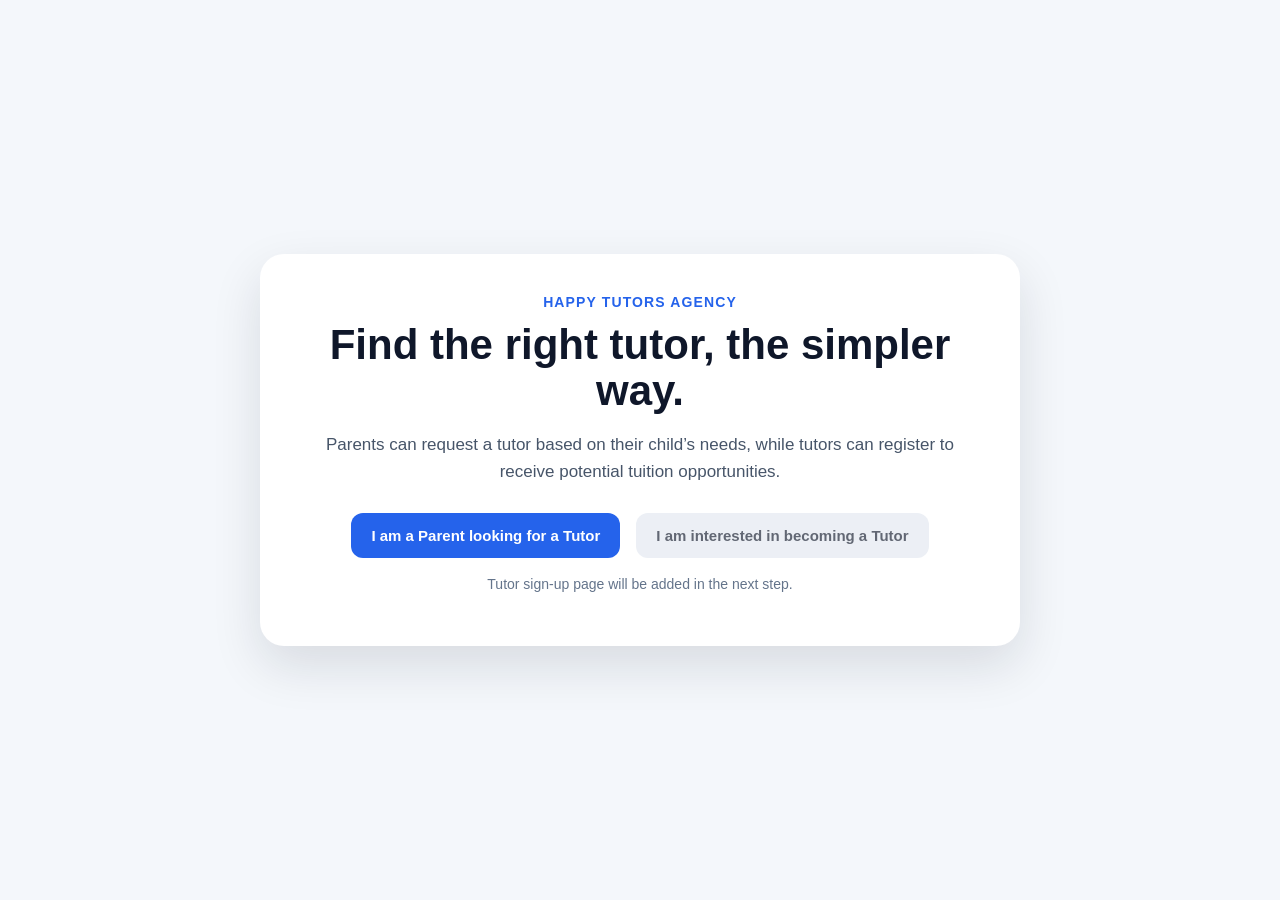
==== index.html @ 51917a1f "Fix index filename and file paths" ====
<!DOCTYPE html>
<html lang="en">
<head>
  <meta charset="UTF-8" />
  <meta name="viewport" content="width=device-width, initial-scale=1.0" />
  <title>Happy Tutors Agency</title>
  <link rel="stylesheet" href="css/style.css" />
</head>
<body>
  <main class="page-wrapper">
    <section class="hero-card">
      <p class="eyebrow">Happy Tutors Agency</p>

      <h1>Find the right tutor, the simpler way.</h1>

      <p class="hero-text">
        Parents can request a tutor based on their child’s needs, while tutors can register
        to receive potential tuition opportunities.
      </p>

      <div class="button-group">
        <a href="parent-request.html" class="btn btn-primary">
          I am a Parent looking for a Tutor
        </a>

        <a href="#" class="btn btn-secondary disabled-link">
          I am interested in becoming a Tutor
        </a>
      </div>

      <p class="small-note">
        Tutor sign-up page will be added in the next step.
      </p>
    </section>
  </main>
</body>
</html>
---- css/style.css ----
* {
  box-sizing: border-box;
}

body {
  margin: 0;
  font-family: Arial, Helvetica, sans-serif;
  background: #f4f7fb;
  color: #1f2937;
}

.page-wrapper {
  min-height: 100vh;
  display: flex;
  justify-content: center;
  align-items: center;
  padding: 32px 16px;
}

.hero-card,
.form-card {
  width: 100%;
  max-width: 900px;
  background: #ffffff;
  border-radius: 24px;
  padding: 40px;
  box-shadow: 0 20px 50px rgba(15, 23, 42, 0.12);
}

.hero-card {
  max-width: 760px;
  text-align: center;
}

.eyebrow {
  margin: 0 0 12px;
  font-size: 14px;
  font-weight: 700;
  letter-spacing: 0.08em;
  text-transform: uppercase;
  color: #2563eb;
}

h1 {
  margin: 0 0 16px;
  font-size: 42px;
  line-height: 1.1;
  color: #0f172a;
}

h2 {
  margin-top: 0;
  color: #0f172a;
}

h3 {
  margin-top: 24px;
  color: #0f172a;
}

.hero-text {
  margin: 0 0 28px;
  font-size: 17px;
  line-height: 1.6;
  color: #475569;
}

.button-group {
  display: flex;
  gap: 16px;
  justify-content: center;
  flex-wrap: wrap;
}

.btn {
  display: inline-block;
  border: none;
  border-radius: 12px;
  padding: 14px 20px;
  font-size: 15px;
  font-weight: 700;
  text-decoration: none;
  cursor: pointer;
  transition: 0.2s ease;
}

.btn-primary {
  background: #2563eb;
  color: #ffffff;
}

.btn-primary:hover {
  background: #1d4ed8;
}

.btn-secondary {
  background: #e2e8f0;
  color: #0f172a;
}

.btn-secondary:hover {
  background: #cbd5e1;
}

.disabled-link {
  opacity: 0.65;
  pointer-events: none;
}

.small-note {
  margin-top: 18px;
  font-size: 14px;
  color: #64748b;
}

.back-link {
  display: inline-block;
  margin-bottom: 24px;
  color: #2563eb;
  font-weight: 700;
  text-decoration: none;
}

.form-grid {
  display: grid;
  grid-template-columns: repeat(2, 1fr);
  gap: 20px;
}

.form-group {
  margin-bottom: 20px;
}

.full-width {
  width: 100%;
}

label {
  display: block;
  margin-bottom: 8px;
  font-weight: 700;
  color: #334155;
}

input,
select,
textarea {
  width: 100%;
  border: 1px solid #cbd5e1;
  border-radius: 12px;
  padding: 13px 14px;
  font-size: 15px;
  font-family: inherit;
  background: #ffffff;
  color: #0f172a;
}

input:focus,
select:focus,
textarea:focus {
  outline: none;
  border-color: #2563eb;
  box-shadow: 0 0 0 3px rgba(37, 99, 235, 0.15);
}

.full-button {
  width: 100%;
  margin-top: 8px;
}

.confirmation-box {
  margin-top: 32px;
  padding: 24px;
  border-radius: 18px;
  background: #eff6ff;
  border: 1px solid #bfdbfe;
}

.confirmation-box textarea {
  margin-top: 8px;
  resize: vertical;
  background: #ffffff;
}

.hidden {
  display: none;
}

@media (max-width: 720px) {
  .hero-card,
  .form-card {
    padding: 28px;
  }

  h1 {
    font-size: 32px;
  }

  .form-grid {
    grid-template-columns: 1fr;
  }
}
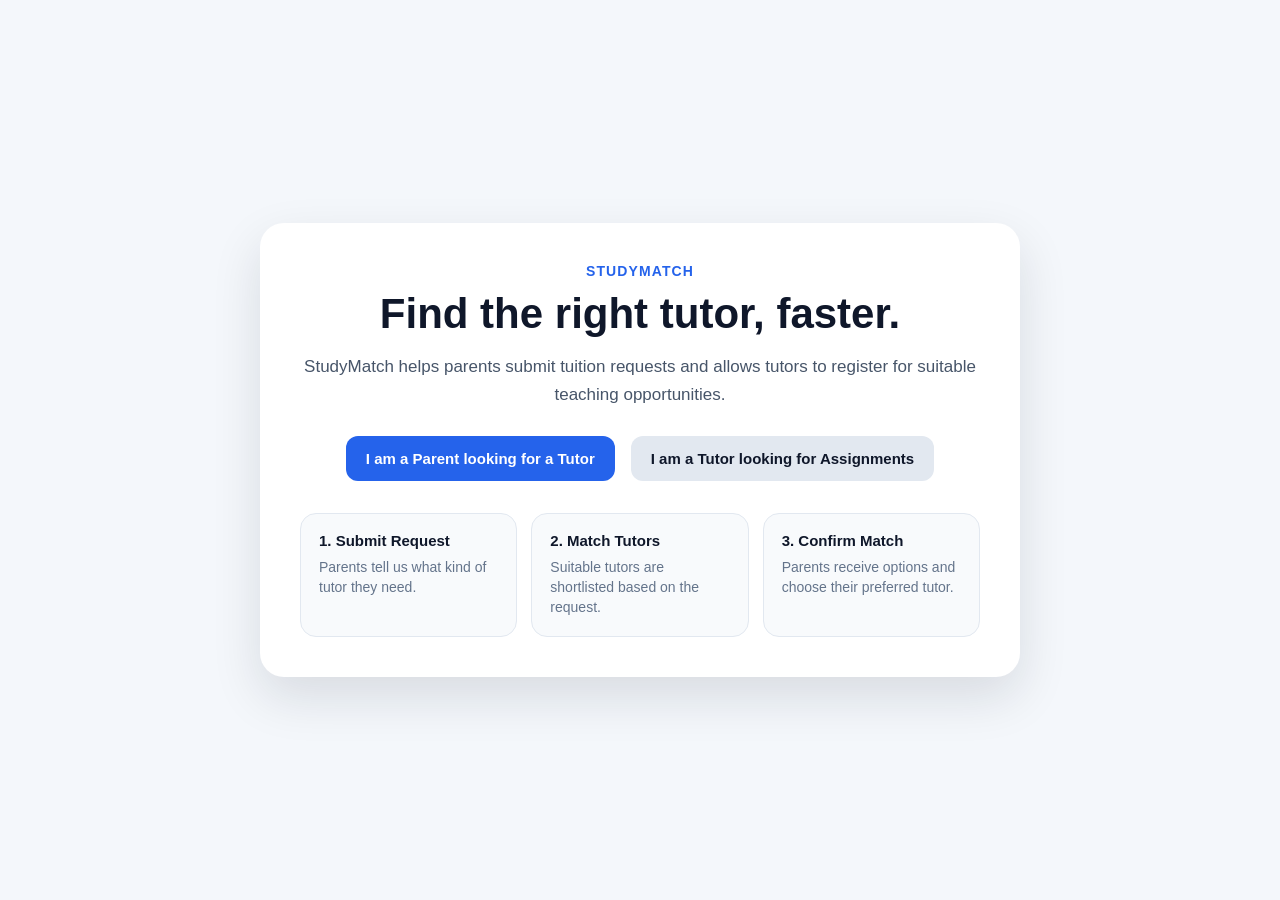
==== commit 78491681: "Rebrand website to StudyMatch" ====
--- a/index.html
+++ b/index.html
@@ -3,19 +3,19 @@
 <head>
   <meta charset="UTF-8" />
   <meta name="viewport" content="width=device-width, initial-scale=1.0" />
-  <title>Happy Tutors Agency</title>
+  <title>StudyMatch | Tutor Matching Platform</title>
   <link rel="stylesheet" href="css/style.css" />
 </head>
 <body>
   <main class="page-wrapper">
     <section class="hero-card">
-      <p class="eyebrow">Happy Tutors Agency</p>
+      <p class="eyebrow">StudyMatch</p>
 
-      <h1>Find the right tutor, the simpler way.</h1>
+      <h1>Find the right tutor, faster.</h1>
 
       <p class="hero-text">
-        Parents can request a tutor based on their child’s needs, while tutors can register
-        to receive potential tuition opportunities.
+        StudyMatch helps parents submit tuition requests and allows tutors to register
+        for suitable teaching opportunities.
       </p>
 
       <div class="button-group">
@@ -23,14 +23,27 @@
           I am a Parent looking for a Tutor
         </a>
 
-        <a href="#" class="btn btn-secondary disabled-link">
-          I am interested in becoming a Tutor
+        <a href="tutor-signup.html" class="btn btn-secondary">
+          I am a Tutor looking for Assignments
         </a>
       </div>
 
-      <p class="small-note">
-        Tutor sign-up page will be added in the next step.
-      </p>
+      <div class="mini-flow">
+        <div>
+          <strong>1. Submit Request</strong>
+          <span>Parents tell us what kind of tutor they need.</span>
+        </div>
+
+        <div>
+          <strong>2. Match Tutors</strong>
+          <span>Suitable tutors are shortlisted based on the request.</span>
+        </div>
+
+        <div>
+          <strong>3. Confirm Match</strong>
+          <span>Parents receive options and choose their preferred tutor.</span>
+        </div>
+      </div>
     </section>
   </main>
 </body>
--- a/css/style.css
+++ b/css/style.css
@@ -199,4 +199,38 @@
   .form-grid {
     grid-template-columns: 1fr;
   }
+}
+.mini-flow {
+  display: grid;
+  grid-template-columns: repeat(3, 1fr);
+  gap: 14px;
+  margin-top: 32px;
+  text-align: left;
+}
+
+.mini-flow div {
+  background: #f8fafc;
+  border: 1px solid #e2e8f0;
+  border-radius: 16px;
+  padding: 18px;
+}
+
+.mini-flow strong {
+  display: block;
+  margin-bottom: 8px;
+  color: #0f172a;
+  font-size: 15px;
+}
+
+.mini-flow span {
+  display: block;
+  color: #64748b;
+  font-size: 14px;
+  line-height: 1.45;
+}
+
+@media (max-width: 720px) {
+  .mini-flow {
+    grid-template-columns: 1fr;
+  }
 }
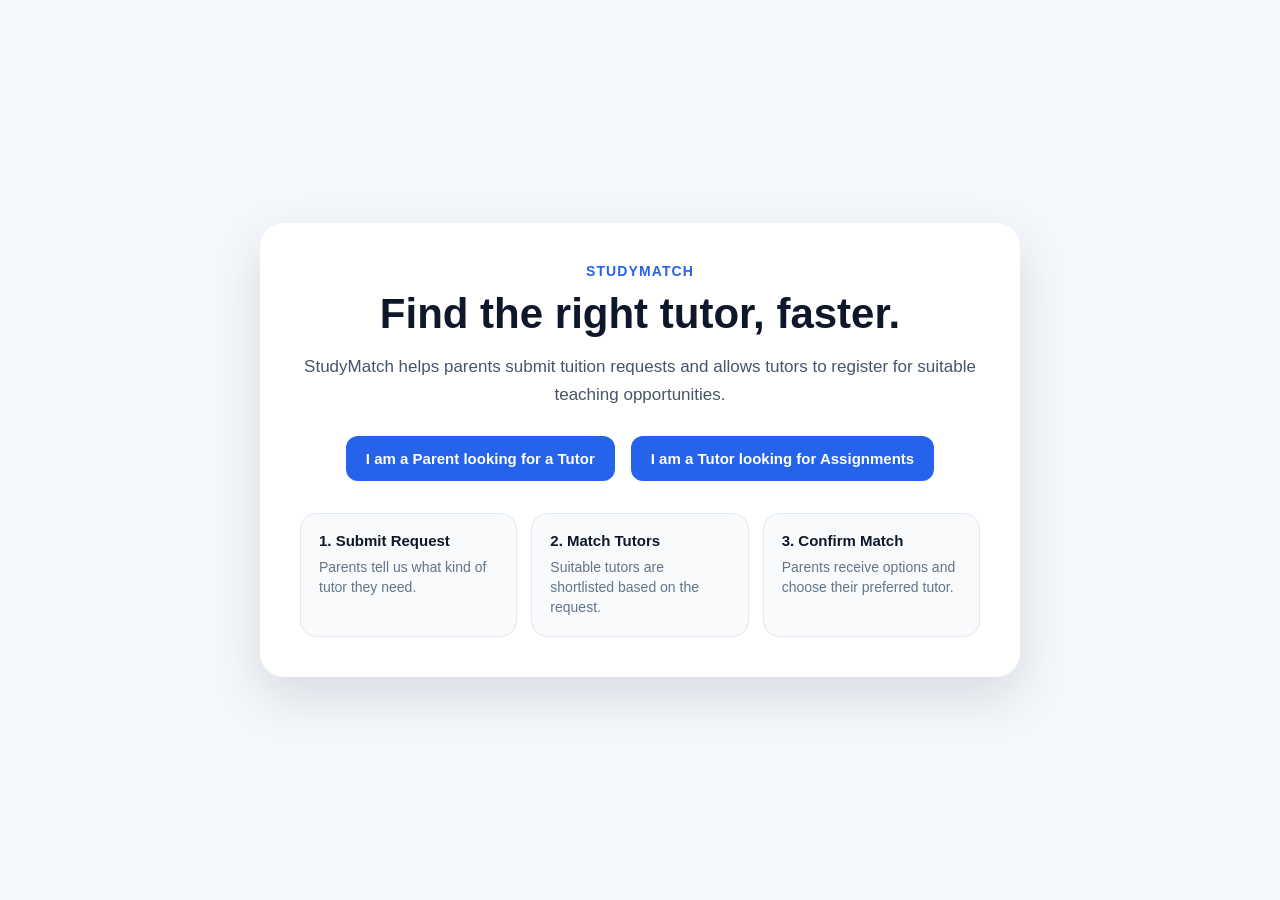
==== commit 85ecd9d9: "Fix form submit behaviour and update buttons" ====
--- a/index.html
+++ b/index.html
@@ -23,7 +23,7 @@
           I am a Parent looking for a Tutor
         </a>
 
-        <a href="tutor-signup.html" class="btn btn-secondary">
+        <a href="tutor-signup.html" class="btn btn-primary">
           I am a Tutor looking for Assignments
         </a>
       </div>
--- a/css/style.css
+++ b/css/style.css
@@ -186,20 +186,6 @@
   display: none;
 }
 
-@media (max-width: 720px) {
-  .hero-card,
-  .form-card {
-    padding: 28px;
-  }
-
-  h1 {
-    font-size: 32px;
-  }
-
-  .form-grid {
-    grid-template-columns: 1fr;
-  }
-}
 .mini-flow {
   display: grid;
   grid-template-columns: repeat(3, 1fr);
@@ -229,7 +215,54 @@
   line-height: 1.45;
 }
 
+/* Clean checkbox layout for AM/PM timing */
+.checkbox-group {
+  display: flex;
+  align-items: center;
+  gap: 24px;
+  margin-bottom: 14px;
+}
+
+.checkbox-option {
+  display: inline-flex;
+  align-items: center;
+  gap: 8px;
+  margin: 0;
+  width: auto;
+  font-weight: 700;
+  color: #334155;
+  cursor: pointer;
+}
+
+.checkbox-option input[type="checkbox"] {
+  width: 18px;
+  height: 18px;
+  margin: 0;
+  padding: 0;
+  flex: 0 0 auto;
+  accent-color: #2563eb;
+  cursor: pointer;
+}
+
+.checkbox-option span {
+  line-height: 1;
+  font-size: 15px;
+}
+
 @media (max-width: 720px) {
+  .hero-card,
+  .form-card {
+    padding: 28px;
+  }
+
+  h1 {
+    font-size: 32px;
+  }
+
+  .form-grid {
+    grid-template-columns: 1fr;
+  }
+
   .mini-flow {
     grid-template-columns: 1fr;
   }
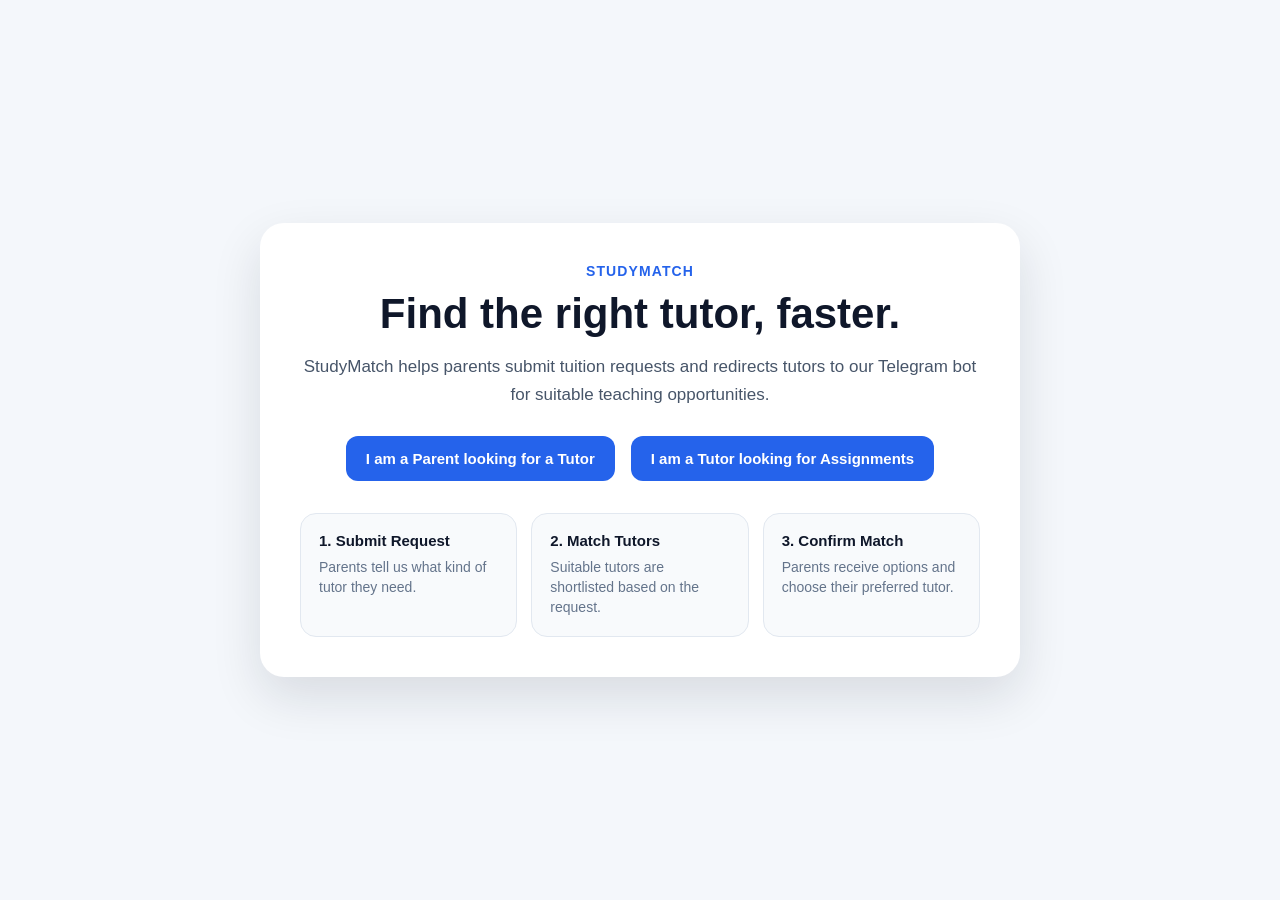
==== commit 246adac9: "Redirect tutor button to Telegram bot" ====
--- a/index.html
+++ b/index.html
@@ -14,8 +14,8 @@
       <h1>Find the right tutor, faster.</h1>
 
       <p class="hero-text">
-        StudyMatch helps parents submit tuition requests and allows tutors to register
-        for suitable teaching opportunities.
+        StudyMatch helps parents submit tuition requests and redirects tutors
+        to our Telegram bot for suitable teaching opportunities.
       </p>
 
       <div class="button-group">
@@ -23,7 +23,12 @@
           I am a Parent looking for a Tutor
         </a>
 
-        <a href="tutor-signup.html" class="btn btn-primary">
+        <a 
+          href="https://t.me/htlctestbot" 
+          class="btn btn-primary"
+          target="_blank"
+          rel="noopener"
+        >
           I am a Tutor looking for Assignments
         </a>
       </div>
--- a/css/style.css
+++ b/css/style.css
@@ -125,6 +125,10 @@
   display: grid;
   grid-template-columns: repeat(2, 1fr);
   gap: 20px;
+}
+
+.form-grid > .form-group {
+  min-width: 0;
 }
 
 .form-group {
@@ -249,6 +253,165 @@
   font-size: 15px;
 }
 
+.sub-label {
+  margin-top: 10px;
+  font-size: 14px;
+}
+
+.sub-label span {
+  color: #64748b;
+  font-weight: 400;
+}
+
+/* Tag-style dropdowns for subjects and levels */
+.tag-select-wrapper {
+  position: relative;
+  width: 100%;
+  min-width: 0;
+}
+
+.tag-select-display {
+  min-height: 48px;
+  width: 100%;
+  max-width: 100%;
+  min-width: 0;
+  border: 1px solid #cbd5e1;
+  border-radius: 12px;
+  padding: 8px 42px 8px 10px;
+  background: #ffffff;
+  display: flex;
+  align-items: center;
+  position: relative;
+  cursor: pointer;
+}
+
+.tag-select-display:focus-within {
+  border-color: #2563eb;
+  box-shadow: 0 0 0 3px rgba(37, 99, 235, 0.15);
+}
+
+.selected-tags {
+  display: flex;
+  flex-wrap: wrap;
+  gap: 6px;
+  width: 100%;
+  max-height: 78px;
+  overflow-y: auto;
+}
+
+.selected-tags:empty::before {
+  content: attr(data-placeholder);
+  color: #64748b;
+  font-size: 15px;
+  padding-left: 4px;
+}
+
+.subject-tag {
+  display: inline-flex;
+  align-items: center;
+  gap: 6px;
+  background: #e0ecff;
+  color: #1d4ed8;
+  border: 1px solid #bfdbfe;
+  border-radius: 999px;
+  padding: 5px 9px;
+  font-size: 13px;
+  font-weight: 700;
+  max-width: 100%;
+}
+
+.subject-tag button {
+  border: none;
+  background: transparent;
+  color: #1d4ed8;
+  font-size: 15px;
+  font-weight: 900;
+  cursor: pointer;
+  line-height: 1;
+  padding: 0;
+}
+
+.tag-select-toggle {
+  position: absolute;
+  right: 10px;
+  top: 50%;
+  transform: translateY(-50%);
+  border: none;
+  background: #f1f5f9;
+  color: #334155;
+  width: 28px;
+  height: 28px;
+  border-radius: 8px;
+  cursor: pointer;
+  font-size: 18px;
+}
+
+.tag-select-toggle:hover {
+  background: #e2e8f0;
+}
+
+.tag-select-menu {
+  position: absolute;
+  top: calc(100% + 8px);
+  left: 0;
+  right: auto;
+  z-index: 999;
+  width: 100% !important;
+  min-width: 0;
+  max-width: 100%;
+  max-height: 220px;
+  overflow-y: auto;
+  overflow-x: hidden;
+  box-sizing: border-box;
+  padding: 8px;
+  border: 1px solid #cbd5e1;
+  border-radius: 12px;
+  background: #ffffff;
+  box-shadow: 0 12px 28px rgba(15, 23, 42, 0.16);
+}
+
+.tag-search {
+  width: 100%;
+  box-sizing: border-box;
+  margin-bottom: 8px;
+  padding: 10px 12px;
+  font-size: 14px;
+}
+
+.tag-option-group {
+  padding: 8px 8px 4px;
+  color: #2563eb;
+  font-size: 12px;
+  font-weight: 800;
+  text-transform: uppercase;
+  letter-spacing: 0.04em;
+}
+
+.tag-option {
+  display: block;
+  width: 100%;
+  text-align: left;
+  border: none;
+  background: #ffffff;
+  color: #0f172a;
+  padding: 8px;
+  border-radius: 8px;
+  cursor: pointer;
+  font-size: 14px;
+  white-space: normal;
+  overflow-wrap: anywhere;
+}
+
+.tag-option:hover {
+  background: #eff6ff;
+}
+
+.tag-option.selected {
+  background: #dbeafe;
+  color: #1d4ed8;
+  font-weight: 700;
+}
+
 @media (max-width: 720px) {
   .hero-card,
   .form-card {
@@ -266,4 +429,8 @@
   .mini-flow {
     grid-template-columns: 1fr;
   }
+
+  .tag-select-menu {
+    max-height: 240px;
+  }
 }
